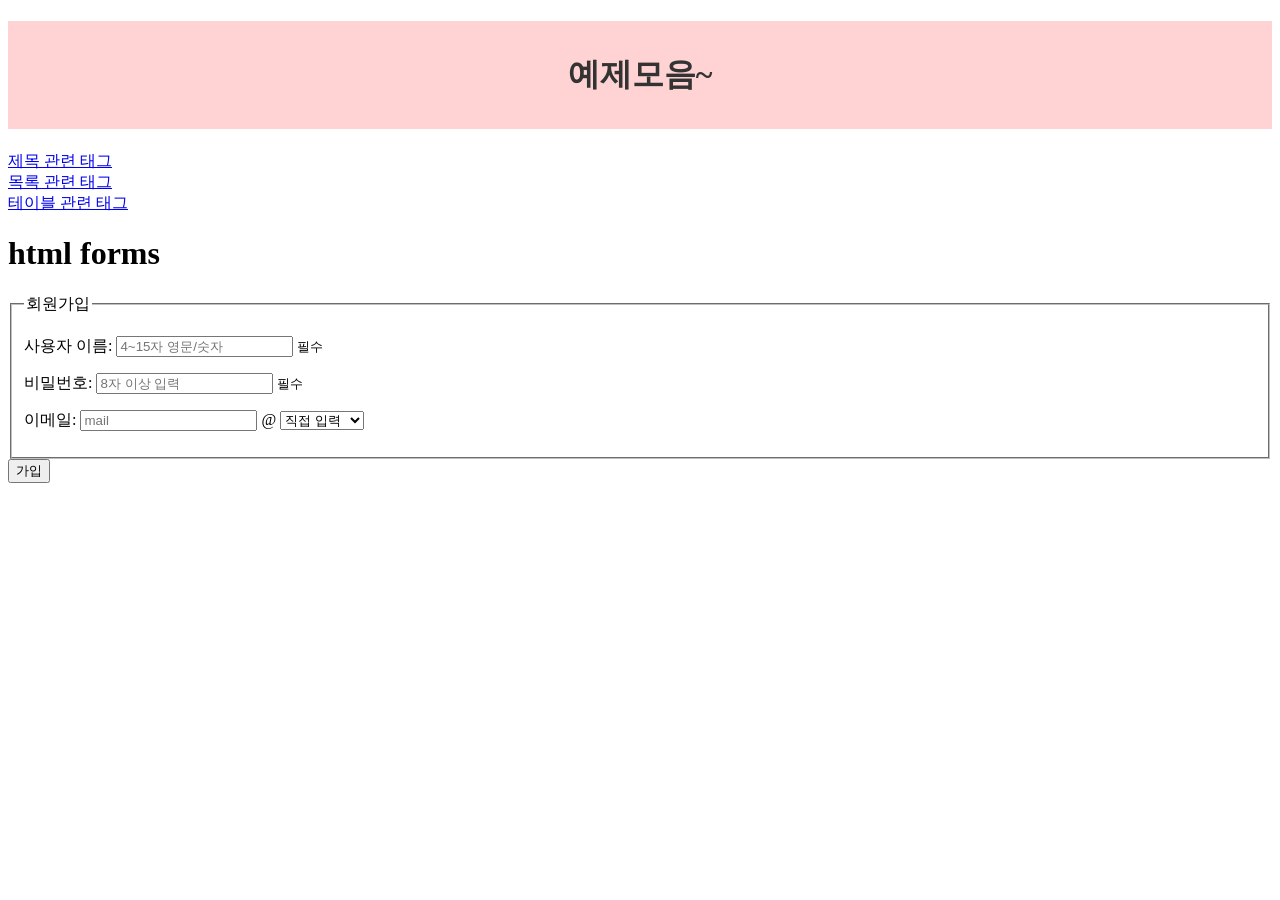
==== html 예제 실습/example.html @ da63d34e "0715 오전 html 실습예제" ====
<!DOCTYPE html>
<html lang="ko">
    <head>
        <meta charset="UTF-8">
        <meta name="viewport" content="width=device-width, initial-scale=1.0">
        <title> Welcome! </title>
     <style>
        #myHeader {
            background-color: #ffd3d3;
            color: #333;
            padding: 32px;
            text-align: center;
        }
        .note {
            color: #ff0000;
            font-weight: bold;
        }
    </style>
    </head>

    <body>
        <h1 id="myHeader">예제모음~</h1>
        <a href="태그.html" target="_blank">제목 관련 태그</a>
        <br>
        <a href="목록.html" target="_blank">목록 관련 태그</a>
        <br>
        <a href="표.html" target="_blank">테이블 관련 태그</a>

        <h1>html forms</h1>
        <form action="signupresult.php" method="post">
            <fieldset>
                <legend>회원가입</legend>
                <p>
                    <label for="userid">사용자 이름:</label>
                    <input type="text" id="userid" name="userid" minlength="4" maxlength="15" required placeholder="4~15자 영문/숫자">
                    <small>필수</small>
                </p>
                <p>
                    <label for="password">비밀번호:</label>
                    <input type="password" id="password" name="password" minlength="8" maxlength="20" required placeholder="8자 이상 입력">
                    <small>필수</small>
                </p>
                <p>
                    <label for="email">이메일:</label>
                    <input type="email" id="email" name="email" placeholder="mail">
                    @
                    <select name="domain" id="emaildomain">
                        <option value="direct">직접 입력</option>
                        <option value="naver.com">naver.com</option>
                        <option value="gmail.com">gmail.com</option>
                        <option value="daum.net">daum.net</option>
                    </select>
                </p>
            </fieldset>
            <button type="submit">가입</button>
        </form>
    </body>
</html>
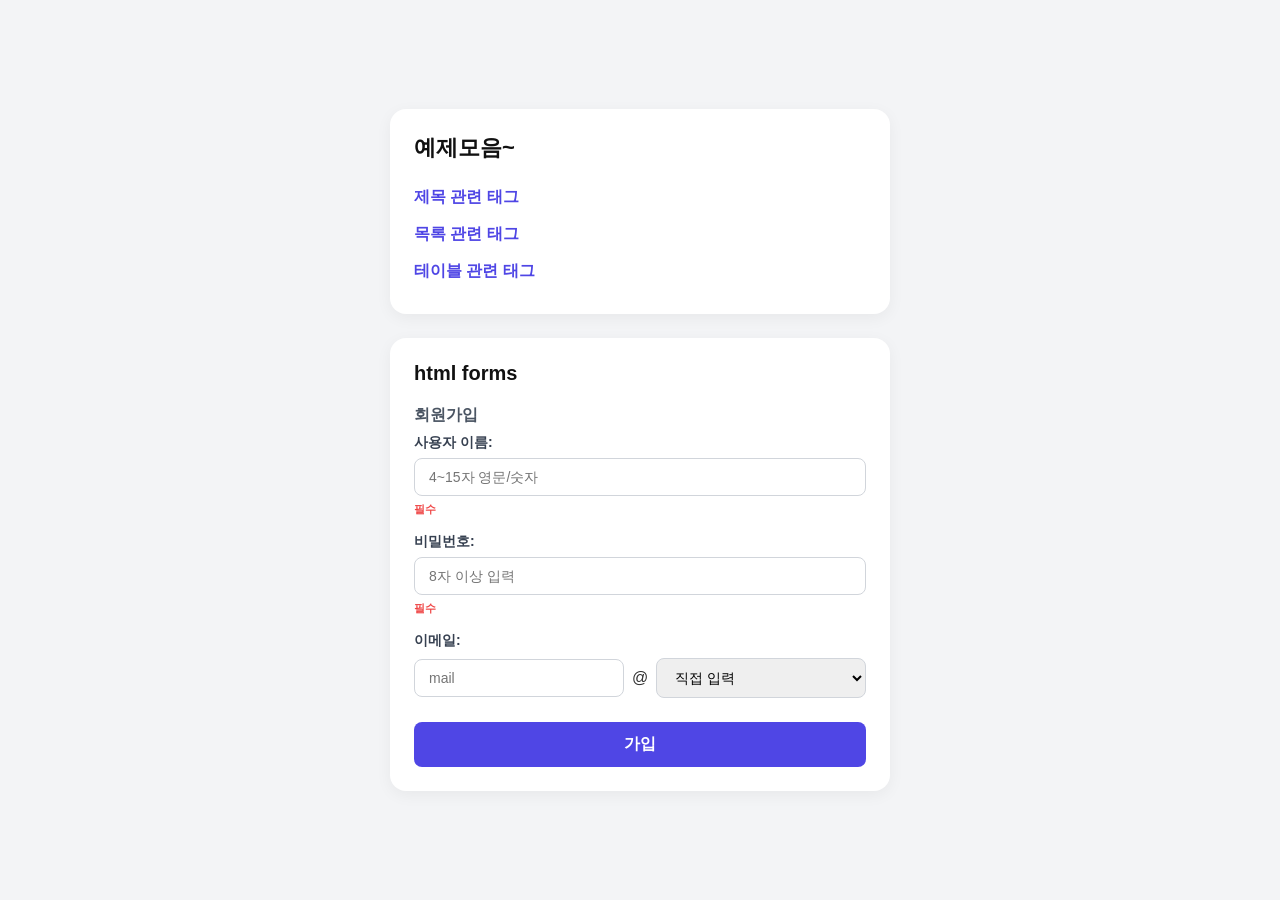
==== commit 5e260221: "0715 오전 Css 실습" ====
--- a/html 예제 실습/example.html
+++ b/html 예제 실습/example.html
@@ -4,30 +4,23 @@
         <meta charset="UTF-8">
         <meta name="viewport" content="width=device-width, initial-scale=1.0">
         <title> Welcome! </title>
-     <style>
-        #myHeader {
-            background-color: #ffd3d3;
-            color: #333;
-            padding: 32px;
-            text-align: center;
-        }
-        .note {
-            color: #ff0000;
-            font-weight: bold;
-        }
-    </style>
+        <link rel="stylesheet" href="example.css">
     </head>
 
     <body>
-        <h1 id="myHeader">예제모음~</h1>
-        <a href="태그.html" target="_blank">제목 관련 태그</a>
-        <br>
-        <a href="목록.html" target="_blank">목록 관련 태그</a>
-        <br>
-        <a href="표.html" target="_blank">테이블 관련 태그</a>
+        <main class="container">
+            <section class="card">
+                <h1 id="myHeader">예제모음~</h1>
+                <a href="태그.html" target="_blank">제목 관련 태그</a>
+                <br>
+                <a href="목록.html" target="_blank">목록 관련 태그</a>
+                <br>
+                <a href="표.html" target="_blank">테이블 관련 태그</a>
+            </section>
 
-        <h1>html forms</h1>
-        <form action="signupresult.php" method="post">
+            <section class="form">
+            <h1>html forms</h1>
+            <form action="signupresult.php" method="post">
             <fieldset>
                 <legend>회원가입</legend>
                 <p>
@@ -53,6 +46,9 @@
                 </p>
             </fieldset>
             <button type="submit">가입</button>
+            <!-- 버튼 못생겼음 -->
+            </section>
         </form>
+    </main>
     </body>
 </html>
--- a/html 예제 실습/example.css
+++ b/html 예제 실습/example.css
@@ -0,0 +1,168 @@
+/* 1. 기본 스타일 초기화 (여백 없애고 크기 계산기 고정) */
+* {
+    box-sizing: border-box;
+    margin: 0;
+    padding: 0;
+    font-family: -apple-system, BlinkMacSystemFont, 'Segoe UI', Roboto, Oxygen, Ubuntu, Cantarell, 'Open Sans', 'Helvetica Neue', sans-serif;
+}
+
+/* 2. 전체 배경 화면 설정 (차분하고 트렌디한 연한 회색 배경) */
+body {
+    background-color: #f3f4f6;
+    color: #333333;
+    display: flex;
+    justify-content: center;
+    align-items: center;
+    min-height: 100vh;
+    padding: 20px;
+}
+
+/* 3. 메인 컨테이너 (두 영역을 감싸는 전체 틀 - 모바일 반응형 설정) */
+.container {
+    width: 100%;
+    max-width: 500px; /* 화면이 아무리 커져도 스마트폰 크기 정도로 예쁘게 고정 */
+    display: flex;
+    flex-direction: column;
+    gap: 24px; /* 카드들 사이의 간격 */
+}
+
+/* 4. 카드 공통 스타일 (예제 모음 상자 & 회원가입 상자 둘 다 적용) */
+.card, .form {
+    background-color: #ffffff;
+    padding: 24px;
+    border-radius: 16px; /* 둥글둥글한 모서리 */
+    box-shadow: 0 4px 16px rgba(0, 0, 0, 0.05); /* 은은하고 고급스러운 그림자 */
+}
+
+/* 5. [예제모음] 카드 스타일 */
+#myHeader {
+    font-size: 22px;
+    font-weight: 700;
+    color: #111111;
+    margin-bottom: 16px;
+}
+
+.card a {
+    display: inline-block;
+    color: #4f46e5; /* 세련된 인디고 블루 색상 */
+    text-decoration: none;
+    font-weight: 600;
+    padding: 8px 0;
+    transition: color 0.2s ease;
+}
+
+.card a:hover {
+    color: #312e81; /* 마우스 올렸을 때 더 진해짐 */
+    text-decoration: underline;
+}
+
+/* 6. [html forms] 타이틀 스타일 */
+.form h1 {
+    font-size: 20px;
+    margin-bottom: 20px;
+    color: #111111;
+}
+
+/* 7. 회원가입 필드셋 테두리 없애고 깔끔하게 정리 */
+fieldset {
+    border: none;
+    display: flex;
+    flex-direction: column;
+    gap: 16px; /* 입력창들 사이의 간격 */
+}
+
+legend {
+    font-weight: bold;
+    font-size: 16px;
+    color: #4b5563;
+    margin-bottom: 8px;
+}
+
+/* 8. 입력 폼 내부 줄바꿈 정렬 */
+p {
+    display: flex;
+    flex-direction: column;
+    gap: 6px;
+    position: relative;
+}
+
+/* 라벨 스타일 */
+label {
+    font-size: 14px;
+    font-weight: 600;
+    color: #374151;
+}
+
+/* 인풋(Input) & 셀렉트(Select) 박스 예쁘게 꾸미기 */
+input[type="text"],
+input[type="password"],
+input[type="email"],
+select {
+    width: 100%;
+    padding: 10px 14px;
+    border: 1px solid #d1d5db;
+    border-radius: 8px;
+    font-size: 14px;
+    outline: none;
+    transition: border-color 0.2s, box-shadow 0.2s;
+}
+
+/* 입력창을 클릭(포커스)했을 때 푸른빛 돌게 만들기 */
+input:focus, select:focus {
+    border-color: #4f46e5;
+    box-shadow: 0 0 0 3px rgba(79, 70, 229, 0.1);
+}
+
+/* 필수 빨간 딱지 스타일 */
+small {
+    font-size: 11px;
+    color: #ef4444; /* 경고 빨간색 */
+    font-weight: bold;
+    align-self: flex-start;
+}
+
+/* 이메일 영역 골뱅이(@) 줄바꿈 방지 및 정렬 */
+p:last-of-type {
+    flex-direction: row;
+    align-items: center;
+    flex-wrap: wrap;
+    gap: 8px;
+}
+
+p:last-of-type label {
+    width: 100%; /* 라벨만 혼자 한 줄 차지하게 */
+}
+
+p:last-of-type input {
+    flex: 1; /* 이메일 입력칸이 남은 영역 다 차지하게 */
+    min-width: 120px;
+}
+
+p:last-of-type select {
+    width: auto;
+    flex: 1;
+}
+
+/* 9. 갱생 완료! 전혀 못생기지 않은 세련된 [가입 버튼] 버튼 스타일 🌟 */
+button[type="submit"] {
+    width: 100%;
+    margin-top: 24px;
+    padding: 12px;
+    background-color: #4f46e5; /* 포인트 인디고 색상 */
+    color: #ffffff;
+    font-size: 16px;
+    font-weight: 700;
+    border: none;
+    border-radius: 8px;
+    cursor: pointer;
+    transition: background-color 0.2s, transform 0.1s;
+}
+
+/* 버튼 마우스 올렸을 때 & 클릭했을 때 피드백 효과 */
+button[type="submit"]:hover {
+    background-color: #4338ca;
+}
+
+button[type="submit"]:active {
+    transform: scale(0.98); /* 클릭하면 살짝 꾹 눌리는 효과 */
+}
